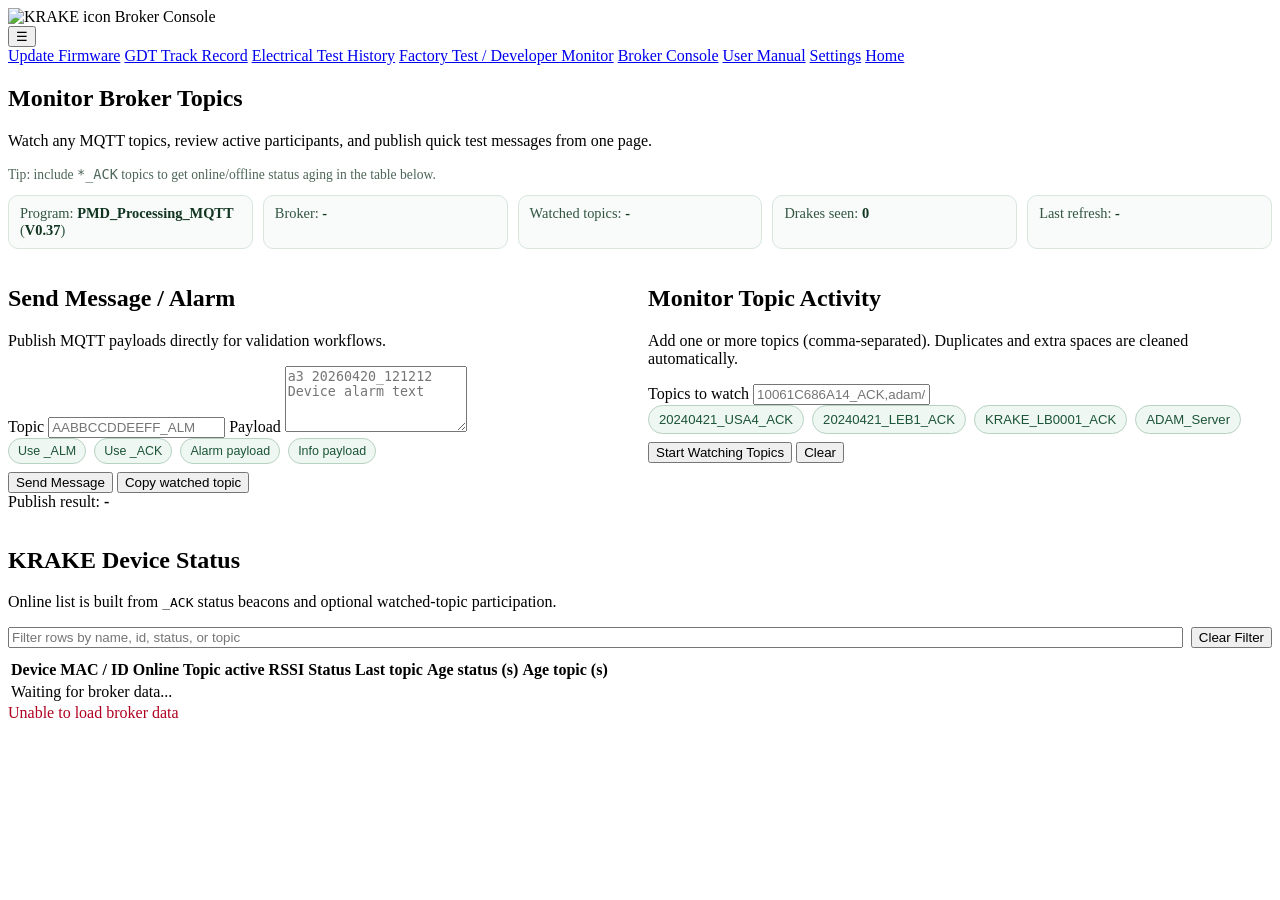
==== Firmware/GPAD_API/data/broker_console.html @ d5f12d0c "Improve broker topic monitoring page UX and cleanup" ====
<!DOCTYPE html>
<html lang="en">
<head>
  <meta charset="UTF-8">
  <title>KRAKE Broker Console</title>
  <meta name="viewport" content="width=device-width, initial-scale=1">
  <link rel="icon" type="image/png" href="/favicon.png">
  <link rel="stylesheet" href="/style.css">
  <style>
    .console-grid { display: grid; gap: 16px; grid-template-columns: 1fr; }
    .status-strip {
      display: grid;
      grid-template-columns: repeat(auto-fit, minmax(180px, 1fr));
      gap: 10px;
      margin-bottom: 16px;
    }
    .chip {
      border: 1px solid #d7e7dc;
      border-radius: 10px;
      background: #f8fbf9;
      padding: 9px 11px;
      font-size: 0.9rem;
      color: #315541;
      word-break: break-word;
    }
    .chip strong { color: #113521; }
    .meta-line { font-size: 0.85rem; color: #4d6658; margin-top: 8px; }
    .quick-topics {
      display: flex;
      gap: 8px;
      flex-wrap: wrap;
      margin-bottom: 8px;
    }
    .topic-btn {
      border: 1px solid #b8d2c2;
      border-radius: 999px;
      background: #eef7f1;
      color: #1c5438;
      padding: 6px 10px;
      font-size: 0.82rem;
      cursor: pointer;
    }
    .topic-btn:hover { background: #def0e4; }
    .topic-btn.small { font-size: 0.78rem; padding: 5px 9px; }
    .status-table td code { font-size: 0.78rem; }
    .row-online { background: #f4fcf6; }
    .row-offline { background: #fff8f8; }
    .pill {
      display: inline-flex;
      border-radius: 999px;
      padding: 2px 8px;
      font-size: 0.74rem;
      font-weight: 700;
      letter-spacing: 0.03em;
    }
    .pill.ok { background: #d6f0df; color: #125a32; }
    .pill.bad { background: #f8d8df; color: #7b1a32; }
    .watch-tools {
      display: grid;
      gap: 8px;
      grid-template-columns: 1fr;
      margin-top: 4px;
    }
    .watch-tools .text-input {
      margin-top: 0;
      margin-bottom: 0;
    }
    @media (min-width: 680px) {
      .watch-tools {
        grid-template-columns: 1fr auto;
        align-items: center;
      }
    }
    @media (min-width: 980px) {
      .console-grid { grid-template-columns: 1fr 1fr; }
      .console-grid .card-wide { grid-column: 1 / -1; }
    }
  </style>
</head>
<body>
  <header class="topbar">
    <div class="brand">
      <img src="/favicon.png" alt="KRAKE icon" class="brand-icon">
      <span>Broker Console</span>
    </div>
    <button class="menu-toggle" onclick="toggleMenu()" aria-label="Open menu">☰</button>
  </header>

  <nav id="sideMenu" class="side-menu">
    <a href="/update">Update Firmware</a>
    <a href="/GDT_TrackHistory.html">GDT Track Record</a>
    <a href="/Electrical_testHistory.html">Electrical Test History</a>
    <a href="/monitor">Factory Test / Developer Monitor</a>
    <a href="/broker-console">Broker Console</a>
    <a href="/manual">User Manual</a>
    <a href="/settings">Settings</a>
    <a class="menu-home" href="/index.html">Home</a>
  </nav>

  <main class="container">
    <section class="card" style="margin-bottom: 12px;">
      <h1>Monitor Broker Topics</h1>
      <p class="subtitle">Watch any MQTT topics, review active participants, and publish quick test messages from one page.</p>
      <div class="meta-line">Tip: include <code>*_ACK</code> topics to get online/offline status aging in the table below.</div>
    </section>

    <div class="status-strip">
      <div class="chip">Program: <strong>PMD_Processing_MQTT</strong> (<strong>V0.37</strong>)</div>
      <div class="chip">Broker: <strong id="brokerName">-</strong></div>
      <div class="chip">Watched topics: <strong id="watchTopicCurrent">-</strong></div>
      <div class="chip">Drakes seen: <strong id="drakeCount">0</strong></div>
      <div class="chip">Last refresh: <strong id="lastRefresh">-</strong></div>
    </div>

    <div class="console-grid">
      <section class="card">
        <h1>Send Message / Alarm</h1>
        <p class="subtitle">Publish MQTT payloads directly for validation workflows.</p>

        <label for="publishTopic">Topic</label>
        <input id="publishTopic" class="text-input" placeholder="AABBCCDDEEFF_ALM" />

        <label for="publishPayload">Payload</label>
        <textarea id="publishPayload" class="text-input" rows="4" placeholder="a3 20260420_121212 Device alarm text"></textarea>

        <div class="quick-topics" aria-label="quick publish topic templates">
          <button class="topic-btn small" onclick="fillPublishTopicSuffix('_ALM')">Use _ALM</button>
          <button class="topic-btn small" onclick="fillPublishTopicSuffix('_ACK')">Use _ACK</button>
          <button class="topic-btn small" onclick="fillAlarmTemplate()">Alarm payload</button>
          <button class="topic-btn small" onclick="fillInfoTemplate()">Info payload</button>
        </div>

        <div class="button-row">
          <button class="action-btn" onclick="publishMessage()">Send Message</button>
          <button class="action-btn secondary" onclick="copyWatchToPublish()">Copy watched topic</button>
        </div>
        <div class="status-row">Publish result: <strong id="publishResult">-</strong></div>
      </section>

      <section class="card">
        <h1>Monitor Topic Activity</h1>
        <p class="subtitle">Add one or more topics (comma-separated). Duplicates and extra spaces are cleaned automatically.</p>

        <label for="watchTopic">Topics to watch</label>
        <input id="watchTopic" class="text-input" placeholder="10061C686A14_ACK,adam/out/LEBANON-5" />

        <div class="quick-topics">
          <button class="topic-btn" onclick="appendWatchTopic('10061C686A14_ACK')">20240421_USA4_ACK</button>
          <button class="topic-btn" onclick="appendWatchTopic('CCDBA730098C_ACK')">20240421_LEB1_ACK</button>
          <button class="topic-btn" onclick="appendWatchTopic('F024F9F1B874_ACK')">KRAKE_LB0001_ACK</button>
          <button class="topic-btn" onclick="appendWatchTopic('adam/out/LEBANON-5')">ADAM_Server</button>
        </div>

        <div class="button-row">
          <button class="action-btn" onclick="saveWatchTopic()">Start Watching Topics</button>
          <button class="action-btn secondary" onclick="clearWatchTopic()">Clear</button>
        </div>
      </section>

      <section class="card card-wide">
        <h1>KRAKE Device Status</h1>
        <p class="subtitle">Online list is built from <code>_ACK</code> status beacons and optional watched-topic participation.</p>

        <div class="watch-tools">
          <input id="tableFilter" class="text-input" placeholder="Filter rows by name, id, status, or topic" oninput="applyTableFilter()" />
          <button class="action-btn secondary" onclick="clearFilter()">Clear Filter</button>
        </div>

        <div style="overflow-x:auto; margin-top: 10px;">
          <table class="status-table">
            <thead>
              <tr>
                <th>Device</th>
                <th>MAC / ID</th>
                <th>Online</th>
                <th>Topic active</th>
                <th>RSSI</th>
                <th>Status</th>
                <th>Last topic</th>
                <th>Age status (s)</th>
                <th>Age topic (s)</th>
              </tr>
            </thead>
            <tbody id="drakeTableBody">
              <tr><td colspan="9">Waiting for broker data...</td></tr>
            </tbody>
          </table>
        </div>
      </section>
    </div>
  </main>

  <footer class="footer">
    <div id="message" class="note"></div>
  </footer>

  <script>
    const macToName = {
      '10061C686A14': '20240421_USA4',
      'CCDBA730098C': '20240421_LEB1',
      'F024F9F1B874': 'KRAKE_LB0001',
      '3C61053EE100': 'PPG_Lee',
      'A0B765F51E28': 'MockingKrake_LEB'
    };

    function toggleMenu() {
      document.getElementById('sideMenu').classList.toggle('open');
    }

    function showMessage(msg, isError = false) {
      const node = document.getElementById('message');
      node.textContent = msg;
      node.style.color = isError ? '#b00020' : '#146620';
    }

    function utcStampCompact() {
      const d = new Date();
      const pad = (n) => String(n).padStart(2, '0');
      return [
        d.getUTCFullYear(),
        pad(d.getUTCMonth() + 1),
        pad(d.getUTCDate())
      ].join('') + '_' + [pad(d.getUTCHours()), pad(d.getUTCMinutes()), pad(d.getUTCSeconds())].join('');
    }

    function sanitizeTopicList(raw) {
      if (!raw) return '';
      const unique = [];
      raw.split(',').map(v => v.trim()).filter(Boolean).forEach(topic => {
        if (!unique.includes(topic)) unique.push(topic);
      });
      return unique.join(',');
    }

    async function postForm(url, bodyObj) {
      const body = new URLSearchParams(bodyObj);
      const res = await fetch(url, {
        method: 'POST',
        headers: { 'Content-Type': 'application/x-www-form-urlencoded' },
        body
      });
      const text = await res.text();
      if (!res.ok) throw new Error(text || 'Request failed');
      return text;
    }

    function fillPublishTopicSuffix(suffix) {
      const input = document.getElementById('publishTopic');
      const v = (input.value || '').trim();
      if (!v) {
        input.value = '10061C686A14' + suffix;
        return;
      }
      input.value = v.replace(/(_ACK|_ALM)$/i, '') + suffix;
    }

    function fillAlarmTemplate() {
      document.getElementById('publishPayload').value = 'a3 ' + utcStampCompact() + ' BrokerConsole test alarm';
    }

    function fillInfoTemplate() {
      document.getElementById('publishPayload').value = 'i1 ' + utcStampCompact() + ' BrokerConsole status ping';
    }

    function copyWatchToPublish() {
      const watch = sanitizeTopicList(document.getElementById('watchTopic').value);
      if (!watch) return;
      document.getElementById('publishTopic').value = watch.split(',')[0];
    }

    async function publishMessage() {
      try {
        const topic = document.getElementById('publishTopic').value.trim();
        const payload = document.getElementById('publishPayload').value;
        if (!topic) throw new Error('Topic is required');
        const result = await postForm('/broker-console/publish', { topic, payload });
        document.getElementById('publishResult').textContent = result;
        showMessage('Message published to ' + topic + '.');
      } catch (e) {
        document.getElementById('publishResult').textContent = 'failed';
        showMessage('Publish failed: ' + e.message, true);
      }
    }

    function appendWatchTopic(topic) {
      const input = document.getElementById('watchTopic');
      const merged = sanitizeTopicList((input.value ? input.value + ',' : '') + topic);
      input.value = merged;
      saveWatchTopic();
    }

    async function clearWatchTopic() {
      document.getElementById('watchTopic').value = '';
      await saveWatchTopic();
    }

    async function saveWatchTopic() {
      try {
        const topic = sanitizeTopicList(document.getElementById('watchTopic').value);
        document.getElementById('watchTopic').value = topic;
        await postForm('/broker-console/topic', { topics: topic });
        document.getElementById('watchTopicCurrent').textContent = topic || '-';
        showMessage(topic ? ('Watch topics updated: ' + topic) : 'Watch topics cleared.');
      } catch (e) {
        showMessage('Failed to update watch topics: ' + e.message, true);
      }
    }

    function displayName(id) {
      if (!id) return '-';
      const short = id.substring(0, 12);
      return macToName[short] || short;
    }

    function renderDrakes(drakes) {
      const body = document.getElementById('drakeTableBody');
      document.getElementById('drakeCount').textContent = String((drakes || []).length);
      if (!drakes || drakes.length === 0) {
        body.innerHTML = '<tr><td colspan="9">No drakes observed yet.</td></tr>';
        return;
      }

      body.innerHTML = drakes.map(d => {
        const onlineClass = d.online ? 'ok' : 'bad';
        const topicClass = d.topicParticipant ? 'ok' : 'bad';
        const rowClass = d.online ? 'row-online' : 'row-offline';
        return `
          <tr class="${rowClass}">
            <td>${displayName(d.id)}</td>
            <td><code>${d.id || '-'}</code></td>
            <td><span class="pill ${onlineClass}">${d.online ? 'ONLINE' : 'OFFLINE'}</span></td>
            <td><span class="pill ${topicClass}">${d.topicParticipant ? 'ACTIVE' : 'IDLE'}</span></td>
            <td>${d.rssi ?? '-'}</td>
            <td>${d.status || '-'}</td>
            <td><code>${d.lastTopic || '-'}</code></td>
            <td>${d.secondsSinceStatus ?? '-'}</td>
            <td>${d.secondsSinceTopic ?? '-'}</td>
          </tr>
        `;
      }).join('');

      applyTableFilter();
    }

    function applyTableFilter() {
      const q = document.getElementById('tableFilter').value.trim().toLowerCase();
      const rows = document.querySelectorAll('#drakeTableBody tr');
      rows.forEach(row => {
        const text = row.textContent.toLowerCase();
        row.style.display = (!q || text.includes(q)) ? '' : 'none';
      });
    }

    function clearFilter() {
      document.getElementById('tableFilter').value = '';
      applyTableFilter();
    }

    async function refreshData() {
      try {
        const res = await fetch('/broker-console/data');
        if (!res.ok) throw new Error('Unable to load broker data');
        const data = await res.json();
        const watchedTopics = sanitizeTopicList(data.watchedTopics || data.watchedTopic || '');
        document.getElementById('brokerName').textContent = data.broker || '-';
        document.getElementById('watchTopicCurrent').textContent = watchedTopics || '-';
        document.getElementById('lastRefresh').textContent = new Date().toLocaleTimeString();
        if (!document.getElementById('watchTopic').value && watchedTopics) {
          document.getElementById('watchTopic').value = watchedTopics;
        }
        renderDrakes(data.drakes || []);
      } catch (e) {
        showMessage(e.message, true);
      }
    }

    refreshData();
    setInterval(refreshData, 2000);
  </script>
</body>
</html>
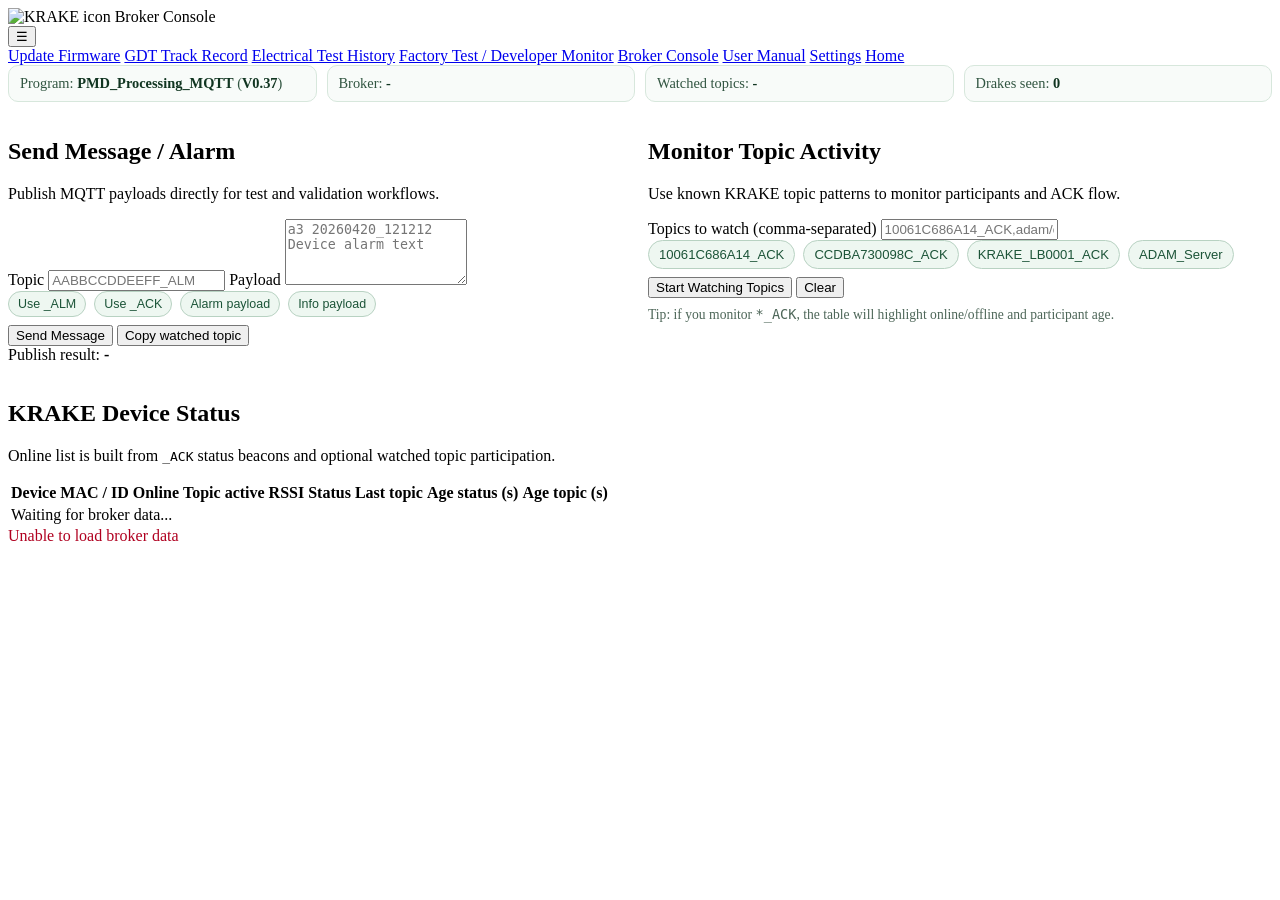
==== commit 76177c7e: "Clean broker console UI and harden watched-topic handling" ====
--- a/Firmware/GPAD_API/data/broker_console.html
+++ b/Firmware/GPAD_API/data/broker_console.html
@@ -21,7 +21,6 @@
       padding: 9px 11px;
       font-size: 0.9rem;
       color: #315541;
-      word-break: break-word;
     }
     .chip strong { color: #113521; }
     .meta-line { font-size: 0.85rem; color: #4d6658; margin-top: 8px; }
@@ -55,22 +54,6 @@
     }
     .pill.ok { background: #d6f0df; color: #125a32; }
     .pill.bad { background: #f8d8df; color: #7b1a32; }
-    .watch-tools {
-      display: grid;
-      gap: 8px;
-      grid-template-columns: 1fr;
-      margin-top: 4px;
-    }
-    .watch-tools .text-input {
-      margin-top: 0;
-      margin-bottom: 0;
-    }
-    @media (min-width: 680px) {
-      .watch-tools {
-        grid-template-columns: 1fr auto;
-        align-items: center;
-      }
-    }
     @media (min-width: 980px) {
       .console-grid { grid-template-columns: 1fr 1fr; }
       .console-grid .card-wide { grid-column: 1 / -1; }
@@ -98,24 +81,17 @@
   </nav>
 
   <main class="container">
-    <section class="card" style="margin-bottom: 12px;">
-      <h1>Monitor Broker Topics</h1>
-      <p class="subtitle">Watch any MQTT topics, review active participants, and publish quick test messages from one page.</p>
-      <div class="meta-line">Tip: include <code>*_ACK</code> topics to get online/offline status aging in the table below.</div>
-    </section>
-
     <div class="status-strip">
       <div class="chip">Program: <strong>PMD_Processing_MQTT</strong> (<strong>V0.37</strong>)</div>
       <div class="chip">Broker: <strong id="brokerName">-</strong></div>
       <div class="chip">Watched topics: <strong id="watchTopicCurrent">-</strong></div>
       <div class="chip">Drakes seen: <strong id="drakeCount">0</strong></div>
-      <div class="chip">Last refresh: <strong id="lastRefresh">-</strong></div>
     </div>
 
     <div class="console-grid">
       <section class="card">
         <h1>Send Message / Alarm</h1>
-        <p class="subtitle">Publish MQTT payloads directly for validation workflows.</p>
+        <p class="subtitle">Publish MQTT payloads directly for test and validation workflows.</p>
 
         <label for="publishTopic">Topic</label>
         <input id="publishTopic" class="text-input" placeholder="AABBCCDDEEFF_ALM" />
@@ -139,14 +115,14 @@
 
       <section class="card">
         <h1>Monitor Topic Activity</h1>
-        <p class="subtitle">Add one or more topics (comma-separated). Duplicates and extra spaces are cleaned automatically.</p>
-
-        <label for="watchTopic">Topics to watch</label>
+        <p class="subtitle">Use known KRAKE topic patterns to monitor participants and ACK flow.</p>
+
+        <label for="watchTopic">Topics to watch (comma-separated)</label>
         <input id="watchTopic" class="text-input" placeholder="10061C686A14_ACK,adam/out/LEBANON-5" />
 
         <div class="quick-topics">
-          <button class="topic-btn" onclick="appendWatchTopic('10061C686A14_ACK')">20240421_USA4_ACK</button>
-          <button class="topic-btn" onclick="appendWatchTopic('CCDBA730098C_ACK')">20240421_LEB1_ACK</button>
+          <button class="topic-btn" onclick="appendWatchTopic('10061C686A14_ACK')">10061C686A14_ACK</button>
+          <button class="topic-btn" onclick="appendWatchTopic('CCDBA730098C_ACK')">CCDBA730098C_ACK</button>
           <button class="topic-btn" onclick="appendWatchTopic('F024F9F1B874_ACK')">KRAKE_LB0001_ACK</button>
           <button class="topic-btn" onclick="appendWatchTopic('adam/out/LEBANON-5')">ADAM_Server</button>
         </div>
@@ -155,18 +131,14 @@
           <button class="action-btn" onclick="saveWatchTopic()">Start Watching Topics</button>
           <button class="action-btn secondary" onclick="clearWatchTopic()">Clear</button>
         </div>
+        <div class="meta-line">Tip: if you monitor <code>*_ACK</code>, the table will highlight online/offline and participant age.</div>
       </section>
 
       <section class="card card-wide">
         <h1>KRAKE Device Status</h1>
-        <p class="subtitle">Online list is built from <code>_ACK</code> status beacons and optional watched-topic participation.</p>
-
-        <div class="watch-tools">
-          <input id="tableFilter" class="text-input" placeholder="Filter rows by name, id, status, or topic" oninput="applyTableFilter()" />
-          <button class="action-btn secondary" onclick="clearFilter()">Clear Filter</button>
-        </div>
-
-        <div style="overflow-x:auto; margin-top: 10px;">
+        <p class="subtitle">Online list is built from <code>_ACK</code> status beacons and optional watched topic participation.</p>
+
+        <div style="overflow-x:auto;">
           <table class="status-table">
             <thead>
               <tr>
@@ -213,25 +185,6 @@
       node.style.color = isError ? '#b00020' : '#146620';
     }
 
-    function utcStampCompact() {
-      const d = new Date();
-      const pad = (n) => String(n).padStart(2, '0');
-      return [
-        d.getUTCFullYear(),
-        pad(d.getUTCMonth() + 1),
-        pad(d.getUTCDate())
-      ].join('') + '_' + [pad(d.getUTCHours()), pad(d.getUTCMinutes()), pad(d.getUTCSeconds())].join('');
-    }
-
-    function sanitizeTopicList(raw) {
-      if (!raw) return '';
-      const unique = [];
-      raw.split(',').map(v => v.trim()).filter(Boolean).forEach(topic => {
-        if (!unique.includes(topic)) unique.push(topic);
-      });
-      return unique.join(',');
-    }
-
     async function postForm(url, bodyObj) {
       const body = new URLSearchParams(bodyObj);
       const res = await fetch(url, {
@@ -255,17 +208,29 @@
     }
 
     function fillAlarmTemplate() {
-      document.getElementById('publishPayload').value = 'a3 ' + utcStampCompact() + ' BrokerConsole test alarm';
+      document.getElementById('publishPayload').value = 'a3 ' + nowStamp() + ' BrokerConsole test alarm';
     }
 
     function fillInfoTemplate() {
-      document.getElementById('publishPayload').value = 'i1 ' + utcStampCompact() + ' BrokerConsole status ping';
+      document.getElementById('publishPayload').value = 'i1 ' + nowStamp() + ' BrokerConsole status ping';
+    }
+
+    function nowStamp() {
+      const d = new Date();
+      const pad = (n) => String(n).padStart(2, '0');
+      return (
+        d.getFullYear() +
+        pad(d.getMonth() + 1) +
+        pad(d.getDate()) + '_' +
+        pad(d.getHours()) +
+        pad(d.getMinutes()) +
+        pad(d.getSeconds())
+      );
     }
 
     function copyWatchToPublish() {
-      const watch = sanitizeTopicList(document.getElementById('watchTopic').value);
-      if (!watch) return;
-      document.getElementById('publishTopic').value = watch.split(',')[0];
+      const watch = document.getElementById('watchTopic').value.trim();
+      if (watch) document.getElementById('publishTopic').value = watch;
     }
 
     async function publishMessage() {
@@ -284,8 +249,9 @@
 
     function appendWatchTopic(topic) {
       const input = document.getElementById('watchTopic');
-      const merged = sanitizeTopicList((input.value ? input.value + ',' : '') + topic);
-      input.value = merged;
+      const current = input.value.split(',').map(v => v.trim()).filter(Boolean);
+      if (!current.includes(topic)) current.push(topic);
+      input.value = current.join(',');
       saveWatchTopic();
     }
 
@@ -296,8 +262,7 @@
 
     async function saveWatchTopic() {
       try {
-        const topic = sanitizeTopicList(document.getElementById('watchTopic').value);
-        document.getElementById('watchTopic').value = topic;
+        const topic = document.getElementById('watchTopic').value.trim();
         await postForm('/broker-console/topic', { topics: topic });
         document.getElementById('watchTopicCurrent').textContent = topic || '-';
         showMessage(topic ? ('Watch topics updated: ' + topic) : 'Watch topics cleared.');
@@ -338,22 +303,6 @@
           </tr>
         `;
       }).join('');
-
-      applyTableFilter();
-    }
-
-    function applyTableFilter() {
-      const q = document.getElementById('tableFilter').value.trim().toLowerCase();
-      const rows = document.querySelectorAll('#drakeTableBody tr');
-      rows.forEach(row => {
-        const text = row.textContent.toLowerCase();
-        row.style.display = (!q || text.includes(q)) ? '' : 'none';
-      });
-    }
-
-    function clearFilter() {
-      document.getElementById('tableFilter').value = '';
-      applyTableFilter();
     }
 
     async function refreshData() {
@@ -361,10 +310,9 @@
         const res = await fetch('/broker-console/data');
         if (!res.ok) throw new Error('Unable to load broker data');
         const data = await res.json();
-        const watchedTopics = sanitizeTopicList(data.watchedTopics || data.watchedTopic || '');
+        const watchedTopics = data.watchedTopics || data.watchedTopic || '';
         document.getElementById('brokerName').textContent = data.broker || '-';
         document.getElementById('watchTopicCurrent').textContent = watchedTopics || '-';
-        document.getElementById('lastRefresh').textContent = new Date().toLocaleTimeString();
         if (!document.getElementById('watchTopic').value && watchedTopics) {
           document.getElementById('watchTopic').value = watchedTopics;
         }
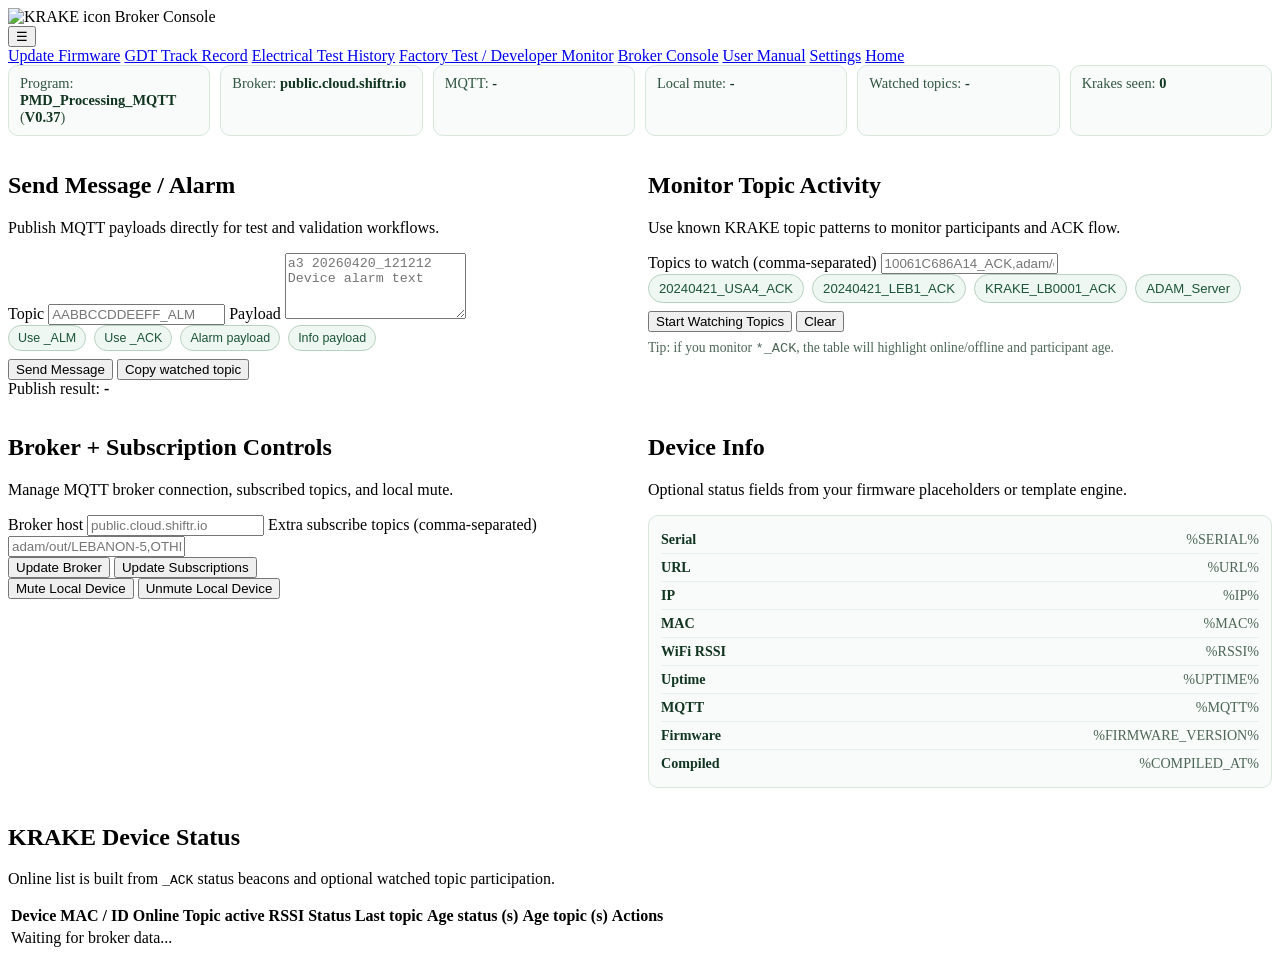
==== commit 608407f7: "Improve Krake MQTT broker console controls and telemetry" ====
--- a/Firmware/GPAD_API/data/broker_console.html
+++ b/Firmware/GPAD_API/data/broker_console.html
@@ -7,13 +7,19 @@
   <link rel="icon" type="image/png" href="/favicon.png">
   <link rel="stylesheet" href="/style.css">
   <style>
-    .console-grid { display: grid; gap: 16px; grid-template-columns: 1fr; }
+    .console-grid {
+      display: grid;
+      gap: 16px;
+      grid-template-columns: 1fr;
+    }
+
     .status-strip {
       display: grid;
       grid-template-columns: repeat(auto-fit, minmax(180px, 1fr));
       gap: 10px;
       margin-bottom: 16px;
     }
+
     .chip {
       border: 1px solid #d7e7dc;
       border-radius: 10px;
@@ -22,14 +28,24 @@
       font-size: 0.9rem;
       color: #315541;
     }
-    .chip strong { color: #113521; }
-    .meta-line { font-size: 0.85rem; color: #4d6658; margin-top: 8px; }
+
+    .chip strong {
+      color: #113521;
+    }
+
+    .meta-line {
+      font-size: 0.85rem;
+      color: #4d6658;
+      margin-top: 8px;
+    }
+
     .quick-topics {
       display: flex;
       gap: 8px;
       flex-wrap: wrap;
       margin-bottom: 8px;
     }
+
     .topic-btn {
       border: 1px solid #b8d2c2;
       border-radius: 999px;
@@ -39,11 +55,28 @@
       font-size: 0.82rem;
       cursor: pointer;
     }
-    .topic-btn:hover { background: #def0e4; }
-    .topic-btn.small { font-size: 0.78rem; padding: 5px 9px; }
-    .status-table td code { font-size: 0.78rem; }
-    .row-online { background: #f4fcf6; }
-    .row-offline { background: #fff8f8; }
+
+    .topic-btn:hover {
+      background: #def0e4;
+    }
+
+    .topic-btn.small {
+      font-size: 0.78rem;
+      padding: 5px 9px;
+    }
+
+    .status-table td code {
+      font-size: 0.78rem;
+    }
+
+    .row-online {
+      background: #f4fcf6;
+    }
+
+    .row-offline {
+      background: #fff8f8;
+    }
+
     .pill {
       display: inline-flex;
       border-radius: 999px;
@@ -52,11 +85,58 @@
       font-weight: 700;
       letter-spacing: 0.03em;
     }
-    .pill.ok { background: #d6f0df; color: #125a32; }
-    .pill.bad { background: #f8d8df; color: #7b1a32; }
+
+    .pill.ok {
+      background: #d6f0df;
+      color: #125a32;
+    }
+
+    .pill.bad {
+      background: #f8d8df;
+      color: #7b1a32;
+    }
+
+    .info-block {
+      border: 1px solid #d7e7dc;
+      border-radius: 10px;
+      background: #f8fbf9;
+      padding: 10px 12px;
+    }
+
+    .info-row {
+      display: flex;
+      justify-content: space-between;
+      gap: 12px;
+      padding: 5px 0;
+      font-size: 0.88rem;
+      color: #315541;
+      border-bottom: 1px solid #e6f1eb;
+    }
+
+    .info-row:last-child {
+      border-bottom: none;
+    }
+
+    .label {
+      font-weight: 600;
+      color: #113521;
+      white-space: nowrap;
+    }
+
+    .value {
+      color: #4d6658;
+      text-align: right;
+      word-break: break-all;
+    }
+
     @media (min-width: 980px) {
-      .console-grid { grid-template-columns: 1fr 1fr; }
-      .console-grid .card-wide { grid-column: 1 / -1; }
+      .console-grid {
+        grid-template-columns: 1fr 1fr;
+      }
+
+      .console-grid .card-wide {
+        grid-column: 1 / -1;
+      }
     }
   </style>
 </head>
@@ -66,7 +146,7 @@
       <img src="/favicon.png" alt="KRAKE icon" class="brand-icon">
       <span>Broker Console</span>
     </div>
-    <button class="menu-toggle" onclick="toggleMenu()" aria-label="Open menu">☰</button>
+    <button id="menuToggle" class="menu-toggle" aria-label="Open menu">☰</button>
   </header>
 
   <nav id="sideMenu" class="side-menu">
@@ -83,9 +163,11 @@
   <main class="container">
     <div class="status-strip">
       <div class="chip">Program: <strong>PMD_Processing_MQTT</strong> (<strong>V0.37</strong>)</div>
-      <div class="chip">Broker: <strong id="brokerName">-</strong></div>
+      <div class="chip">Broker: <strong id="brokerName">public.cloud.shiftr.io</strong></div>
+      <div class="chip">MQTT: <strong id="mqttState">-</strong></div>
+      <div class="chip">Local mute: <strong id="muteState">-</strong></div>
       <div class="chip">Watched topics: <strong id="watchTopicCurrent">-</strong></div>
-      <div class="chip">Drakes seen: <strong id="drakeCount">0</strong></div>
+      <div class="chip">Krakes seen: <strong id="krakeCount">0</strong></div>
     </div>
 
     <div class="console-grid">
@@ -100,15 +182,15 @@
         <textarea id="publishPayload" class="text-input" rows="4" placeholder="a3 20260420_121212 Device alarm text"></textarea>
 
         <div class="quick-topics" aria-label="quick publish topic templates">
-          <button class="topic-btn small" onclick="fillPublishTopicSuffix('_ALM')">Use _ALM</button>
-          <button class="topic-btn small" onclick="fillPublishTopicSuffix('_ACK')">Use _ACK</button>
-          <button class="topic-btn small" onclick="fillAlarmTemplate()">Alarm payload</button>
-          <button class="topic-btn small" onclick="fillInfoTemplate()">Info payload</button>
-        </div>
-
-        <div class="button-row">
-          <button class="action-btn" onclick="publishMessage()">Send Message</button>
-          <button class="action-btn secondary" onclick="copyWatchToPublish()">Copy watched topic</button>
+          <button id="btnUseAlm" class="topic-btn small" type="button">Use _ALM</button>
+          <button id="btnUseAck" class="topic-btn small" type="button">Use _ACK</button>
+          <button id="btnAlarmTemplate" class="topic-btn small" type="button">Alarm payload</button>
+          <button id="btnInfoTemplate" class="topic-btn small" type="button">Info payload</button>
+        </div>
+
+        <div class="button-row">
+          <button id="btnSendMessage" class="action-btn" type="button">Send Message</button>
+          <button id="btnCopyWatch" class="action-btn secondary" type="button">Copy watched topic</button>
         </div>
         <div class="status-row">Publish result: <strong id="publishResult">-</strong></div>
       </section>
@@ -121,17 +203,54 @@
         <input id="watchTopic" class="text-input" placeholder="10061C686A14_ACK,adam/out/LEBANON-5" />
 
         <div class="quick-topics">
-          <button class="topic-btn" onclick="appendWatchTopic('10061C686A14_ACK')">10061C686A14_ACK</button>
-          <button class="topic-btn" onclick="appendWatchTopic('CCDBA730098C_ACK')">CCDBA730098C_ACK</button>
-          <button class="topic-btn" onclick="appendWatchTopic('F024F9F1B874_ACK')">KRAKE_LB0001_ACK</button>
-          <button class="topic-btn" onclick="appendWatchTopic('adam/out/LEBANON-5')">ADAM_Server</button>
-        </div>
-
-        <div class="button-row">
-          <button class="action-btn" onclick="saveWatchTopic()">Start Watching Topics</button>
-          <button class="action-btn secondary" onclick="clearWatchTopic()">Clear</button>
+          <button class="topic-btn js-watch-topic" type="button" data-topic="10061C686A14_ACK">20240421_USA4_ACK</button>
+          <button class="topic-btn js-watch-topic" type="button" data-topic="CCDBA730098C_ACK">20240421_LEB1_ACK</button>
+          <button class="topic-btn js-watch-topic" type="button" data-topic="F024F9F1B874_ACK">KRAKE_LB0001_ACK</button>
+          <button class="topic-btn js-watch-topic" type="button" data-topic="adam/out/LEBANON-5">ADAM_Server</button>
+        </div>
+
+        <div class="button-row">
+          <button id="btnStartWatching" class="action-btn" type="button">Start Watching Topics</button>
+          <button id="btnClearWatch" class="action-btn secondary" type="button">Clear</button>
         </div>
         <div class="meta-line">Tip: if you monitor <code>*_ACK</code>, the table will highlight online/offline and participant age.</div>
+      </section>
+
+      <section class="card">
+        <h1>Broker + Subscription Controls</h1>
+        <p class="subtitle">Manage MQTT broker connection, subscribed topics, and local mute.</p>
+
+        <label for="brokerInput">Broker host</label>
+        <input id="brokerInput" class="text-input" placeholder="public.cloud.shiftr.io" />
+
+        <label for="subTopicsInput">Extra subscribe topics (comma-separated)</label>
+        <input id="subTopicsInput" class="text-input" placeholder="adam/out/LEBANON-5,OTHER_TOPIC" />
+
+        <div class="button-row">
+          <button id="btnSetBroker" class="action-btn" type="button">Update Broker</button>
+          <button id="btnSetSubs" class="action-btn secondary" type="button">Update Subscriptions</button>
+        </div>
+        <div class="button-row">
+          <button id="btnMuteLocal" class="action-btn secondary" type="button">Mute Local Device</button>
+          <button id="btnUnmuteLocal" class="action-btn secondary" type="button">Unmute Local Device</button>
+        </div>
+      </section>
+
+      <section class="card">
+        <h1>Device Info</h1>
+        <p class="subtitle">Optional status fields from your firmware placeholders or template engine.</p>
+
+        <div class="info-block">
+          <div class="info-row"><span class="label">Serial</span><span class="value">%SERIAL%</span></div>
+          <div class="info-row"><span class="label">URL</span><span class="value">%URL%</span></div>
+          <div class="info-row"><span class="label">IP</span><span class="value">%IP%</span></div>
+          <div class="info-row"><span class="label">MAC</span><span class="value">%MAC%</span></div>
+          <div class="info-row"><span class="label">WiFi RSSI</span><span class="value">%RSSI%</span></div>
+          <div class="info-row"><span class="label">Uptime</span><span class="value">%UPTIME%</span></div>
+          <div class="info-row"><span class="label">MQTT</span><span class="value">%MQTT%</span></div>
+          <div class="info-row"><span class="label">Firmware</span><span class="value">%FIRMWARE_VERSION%</span></div>
+          <div class="info-row"><span class="label">Compiled</span><span class="value">%COMPILED_AT%</span></div>
+        </div>
       </section>
 
       <section class="card card-wide">
@@ -151,10 +270,11 @@
                 <th>Last topic</th>
                 <th>Age status (s)</th>
                 <th>Age topic (s)</th>
+                <th>Actions</th>
               </tr>
             </thead>
-            <tbody id="drakeTableBody">
-              <tr><td colspan="9">Waiting for broker data...</td></tr>
+            <tbody id="krakeTableBody">
+              <tr><td colspan="10">Waiting for broker data...</td></tr>
             </tbody>
           </table>
         </div>
@@ -166,164 +286,6 @@
     <div id="message" class="note"></div>
   </footer>
 
-  <script>
-    const macToName = {
-      '10061C686A14': '20240421_USA4',
-      'CCDBA730098C': '20240421_LEB1',
-      'F024F9F1B874': 'KRAKE_LB0001',
-      '3C61053EE100': 'PPG_Lee',
-      'A0B765F51E28': 'MockingKrake_LEB'
-    };
-
-    function toggleMenu() {
-      document.getElementById('sideMenu').classList.toggle('open');
-    }
-
-    function showMessage(msg, isError = false) {
-      const node = document.getElementById('message');
-      node.textContent = msg;
-      node.style.color = isError ? '#b00020' : '#146620';
-    }
-
-    async function postForm(url, bodyObj) {
-      const body = new URLSearchParams(bodyObj);
-      const res = await fetch(url, {
-        method: 'POST',
-        headers: { 'Content-Type': 'application/x-www-form-urlencoded' },
-        body
-      });
-      const text = await res.text();
-      if (!res.ok) throw new Error(text || 'Request failed');
-      return text;
-    }
-
-    function fillPublishTopicSuffix(suffix) {
-      const input = document.getElementById('publishTopic');
-      const v = (input.value || '').trim();
-      if (!v) {
-        input.value = '10061C686A14' + suffix;
-        return;
-      }
-      input.value = v.replace(/(_ACK|_ALM)$/i, '') + suffix;
-    }
-
-    function fillAlarmTemplate() {
-      document.getElementById('publishPayload').value = 'a3 ' + nowStamp() + ' BrokerConsole test alarm';
-    }
-
-    function fillInfoTemplate() {
-      document.getElementById('publishPayload').value = 'i1 ' + nowStamp() + ' BrokerConsole status ping';
-    }
-
-    function nowStamp() {
-      const d = new Date();
-      const pad = (n) => String(n).padStart(2, '0');
-      return (
-        d.getFullYear() +
-        pad(d.getMonth() + 1) +
-        pad(d.getDate()) + '_' +
-        pad(d.getHours()) +
-        pad(d.getMinutes()) +
-        pad(d.getSeconds())
-      );
-    }
-
-    function copyWatchToPublish() {
-      const watch = document.getElementById('watchTopic').value.trim();
-      if (watch) document.getElementById('publishTopic').value = watch;
-    }
-
-    async function publishMessage() {
-      try {
-        const topic = document.getElementById('publishTopic').value.trim();
-        const payload = document.getElementById('publishPayload').value;
-        if (!topic) throw new Error('Topic is required');
-        const result = await postForm('/broker-console/publish', { topic, payload });
-        document.getElementById('publishResult').textContent = result;
-        showMessage('Message published to ' + topic + '.');
-      } catch (e) {
-        document.getElementById('publishResult').textContent = 'failed';
-        showMessage('Publish failed: ' + e.message, true);
-      }
-    }
-
-    function appendWatchTopic(topic) {
-      const input = document.getElementById('watchTopic');
-      const current = input.value.split(',').map(v => v.trim()).filter(Boolean);
-      if (!current.includes(topic)) current.push(topic);
-      input.value = current.join(',');
-      saveWatchTopic();
-    }
-
-    async function clearWatchTopic() {
-      document.getElementById('watchTopic').value = '';
-      await saveWatchTopic();
-    }
-
-    async function saveWatchTopic() {
-      try {
-        const topic = document.getElementById('watchTopic').value.trim();
-        await postForm('/broker-console/topic', { topics: topic });
-        document.getElementById('watchTopicCurrent').textContent = topic || '-';
-        showMessage(topic ? ('Watch topics updated: ' + topic) : 'Watch topics cleared.');
-      } catch (e) {
-        showMessage('Failed to update watch topics: ' + e.message, true);
-      }
-    }
-
-    function displayName(id) {
-      if (!id) return '-';
-      const short = id.substring(0, 12);
-      return macToName[short] || short;
-    }
-
-    function renderDrakes(drakes) {
-      const body = document.getElementById('drakeTableBody');
-      document.getElementById('drakeCount').textContent = String((drakes || []).length);
-      if (!drakes || drakes.length === 0) {
-        body.innerHTML = '<tr><td colspan="9">No drakes observed yet.</td></tr>';
-        return;
-      }
-
-      body.innerHTML = drakes.map(d => {
-        const onlineClass = d.online ? 'ok' : 'bad';
-        const topicClass = d.topicParticipant ? 'ok' : 'bad';
-        const rowClass = d.online ? 'row-online' : 'row-offline';
-        return `
-          <tr class="${rowClass}">
-            <td>${displayName(d.id)}</td>
-            <td><code>${d.id || '-'}</code></td>
-            <td><span class="pill ${onlineClass}">${d.online ? 'ONLINE' : 'OFFLINE'}</span></td>
-            <td><span class="pill ${topicClass}">${d.topicParticipant ? 'ACTIVE' : 'IDLE'}</span></td>
-            <td>${d.rssi ?? '-'}</td>
-            <td>${d.status || '-'}</td>
-            <td><code>${d.lastTopic || '-'}</code></td>
-            <td>${d.secondsSinceStatus ?? '-'}</td>
-            <td>${d.secondsSinceTopic ?? '-'}</td>
-          </tr>
-        `;
-      }).join('');
-    }
-
-    async function refreshData() {
-      try {
-        const res = await fetch('/broker-console/data');
-        if (!res.ok) throw new Error('Unable to load broker data');
-        const data = await res.json();
-        const watchedTopics = data.watchedTopics || data.watchedTopic || '';
-        document.getElementById('brokerName').textContent = data.broker || '-';
-        document.getElementById('watchTopicCurrent').textContent = watchedTopics || '-';
-        if (!document.getElementById('watchTopic').value && watchedTopics) {
-          document.getElementById('watchTopic').value = watchedTopics;
-        }
-        renderDrakes(data.drakes || []);
-      } catch (e) {
-        showMessage(e.message, true);
-      }
-    }
-
-    refreshData();
-    setInterval(refreshData, 2000);
-  </script>
+  <script src="/broker_console.js"></script>
 </body>
 </html>
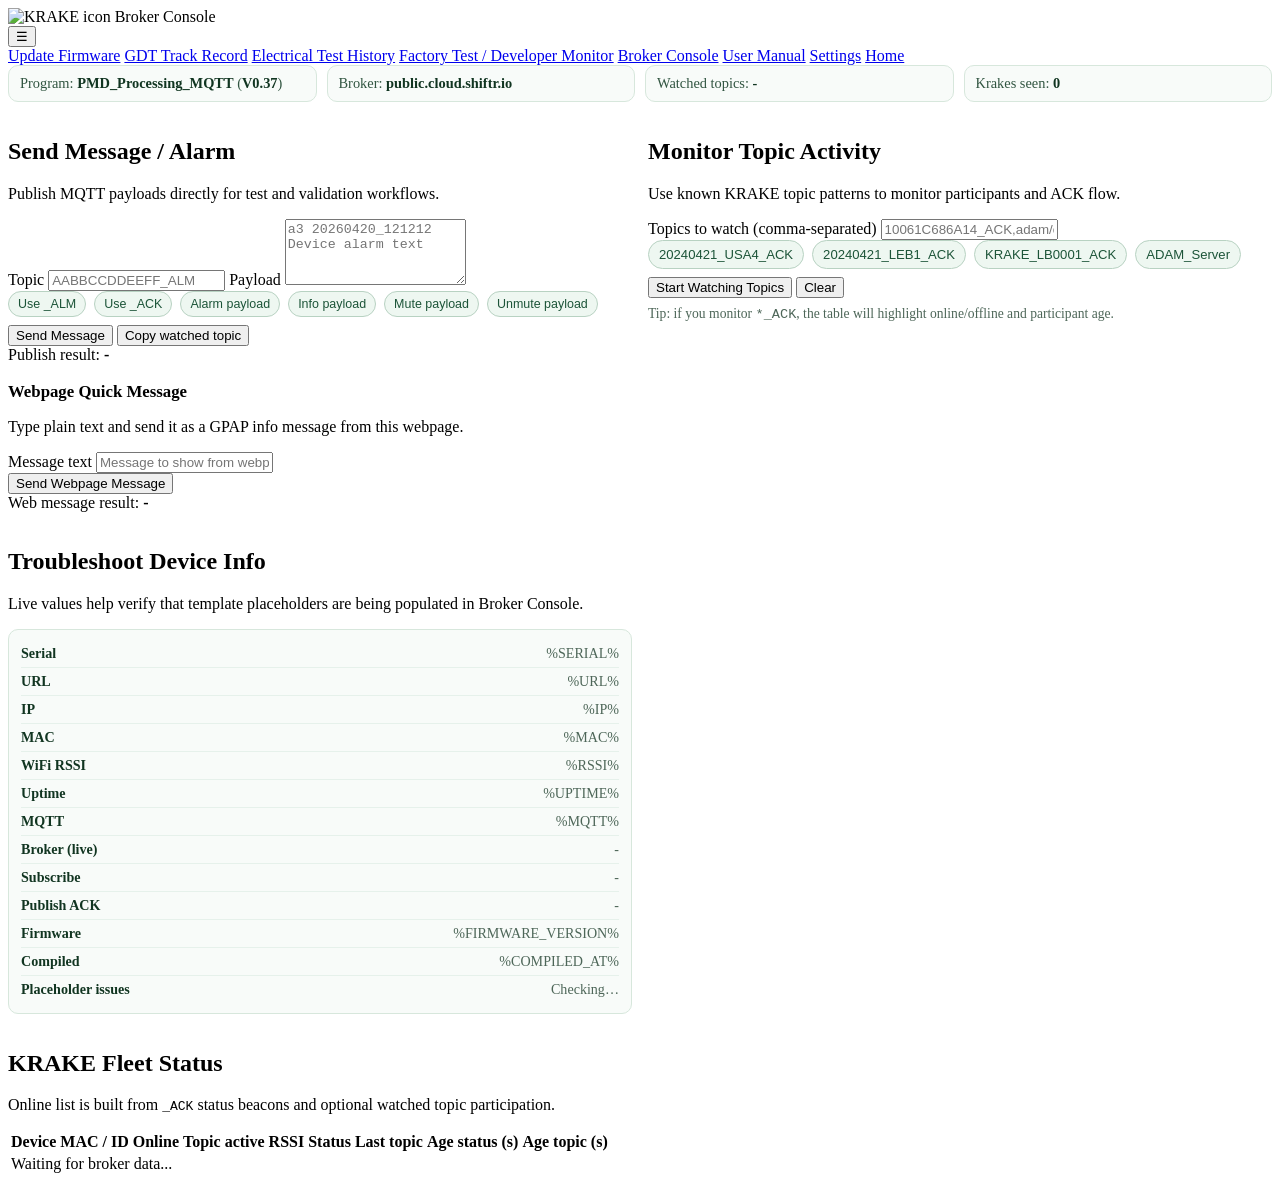
==== commit feb82e00: "Improve broker console device info troubleshooting" ====
--- a/Firmware/GPAD_API/data/broker_console.html
+++ b/Firmware/GPAD_API/data/broker_console.html
@@ -129,6 +129,11 @@
       word-break: break-all;
     }
 
+    .value.warn {
+      color: #7b1a32;
+      font-weight: 700;
+    }
+
     @media (min-width: 980px) {
       .console-grid {
         grid-template-columns: 1fr 1fr;
@@ -164,8 +169,6 @@
     <div class="status-strip">
       <div class="chip">Program: <strong>PMD_Processing_MQTT</strong> (<strong>V0.37</strong>)</div>
       <div class="chip">Broker: <strong id="brokerName">public.cloud.shiftr.io</strong></div>
-      <div class="chip">MQTT: <strong id="mqttState">-</strong></div>
-      <div class="chip">Local mute: <strong id="muteState">-</strong></div>
       <div class="chip">Watched topics: <strong id="watchTopicCurrent">-</strong></div>
       <div class="chip">Krakes seen: <strong id="krakeCount">0</strong></div>
     </div>
@@ -186,6 +189,8 @@
           <button id="btnUseAck" class="topic-btn small" type="button">Use _ACK</button>
           <button id="btnAlarmTemplate" class="topic-btn small" type="button">Alarm payload</button>
           <button id="btnInfoTemplate" class="topic-btn small" type="button">Info payload</button>
+          <button id="btnMuteTemplate" class="topic-btn small" type="button">Mute payload</button>
+          <button id="btnUnmuteTemplate" class="topic-btn small" type="button">Unmute payload</button>
         </div>
 
         <div class="button-row">
@@ -193,6 +198,17 @@
           <button id="btnCopyWatch" class="action-btn secondary" type="button">Copy watched topic</button>
         </div>
         <div class="status-row">Publish result: <strong id="publishResult">-</strong></div>
+
+        <h2 style="margin:18px 0 8px;font-size:1.05rem;">Webpage Quick Message</h2>
+        <p class="subtitle">Type plain text and send it as a GPAP info message from this webpage.</p>
+
+        <label for="webMessageText">Message text</label>
+        <input id="webMessageText" class="text-input" maxlength="160" placeholder="Message to show from webpage" />
+
+        <div class="button-row">
+          <button id="btnSendWebMessage" class="action-btn" type="button">Send Webpage Message</button>
+        </div>
+        <div class="status-row">Web message result: <strong id="webMessageResult">-</strong></div>
       </section>
 
       <section class="card">
@@ -217,44 +233,28 @@
       </section>
 
       <section class="card">
-        <h1>Broker + Subscription Controls</h1>
-        <p class="subtitle">Manage MQTT broker connection, subscribed topics, and local mute.</p>
-
-        <label for="brokerInput">Broker host</label>
-        <input id="brokerInput" class="text-input" placeholder="public.cloud.shiftr.io" />
-
-        <label for="subTopicsInput">Extra subscribe topics (comma-separated)</label>
-        <input id="subTopicsInput" class="text-input" placeholder="adam/out/LEBANON-5,OTHER_TOPIC" />
-
-        <div class="button-row">
-          <button id="btnSetBroker" class="action-btn" type="button">Update Broker</button>
-          <button id="btnSetSubs" class="action-btn secondary" type="button">Update Subscriptions</button>
-        </div>
-        <div class="button-row">
-          <button id="btnMuteLocal" class="action-btn secondary" type="button">Mute Local Device</button>
-          <button id="btnUnmuteLocal" class="action-btn secondary" type="button">Unmute Local Device</button>
-        </div>
-      </section>
-
-      <section class="card">
-        <h1>Device Info</h1>
-        <p class="subtitle">Optional status fields from your firmware placeholders or template engine.</p>
+        <h1>Troubleshoot Device Info</h1>
+        <p class="subtitle">Live values help verify that template placeholders are being populated in Broker Console.</p>
 
         <div class="info-block">
-          <div class="info-row"><span class="label">Serial</span><span class="value">%SERIAL%</span></div>
-          <div class="info-row"><span class="label">URL</span><span class="value">%URL%</span></div>
-          <div class="info-row"><span class="label">IP</span><span class="value">%IP%</span></div>
-          <div class="info-row"><span class="label">MAC</span><span class="value">%MAC%</span></div>
-          <div class="info-row"><span class="label">WiFi RSSI</span><span class="value">%RSSI%</span></div>
-          <div class="info-row"><span class="label">Uptime</span><span class="value">%UPTIME%</span></div>
-          <div class="info-row"><span class="label">MQTT</span><span class="value">%MQTT%</span></div>
-          <div class="info-row"><span class="label">Firmware</span><span class="value">%FIRMWARE_VERSION%</span></div>
-          <div class="info-row"><span class="label">Compiled</span><span class="value">%COMPILED_AT%</span></div>
+          <div class="info-row"><span class="label">Serial</span><span id="deviceSerial" class="value">%SERIAL%</span></div>
+          <div class="info-row"><span class="label">URL</span><span id="deviceUrl" class="value">%URL%</span></div>
+          <div class="info-row"><span class="label">IP</span><span id="deviceIp" class="value">%IP%</span></div>
+          <div class="info-row"><span class="label">MAC</span><span id="deviceMac" class="value">%MAC%</span></div>
+          <div class="info-row"><span class="label">WiFi RSSI</span><span id="deviceRssi" class="value">%RSSI%</span></div>
+          <div class="info-row"><span class="label">Uptime</span><span id="deviceUptime" class="value">%UPTIME%</span></div>
+          <div class="info-row"><span class="label">MQTT</span><span id="mqttState" class="value">%MQTT%</span></div>
+          <div class="info-row"><span class="label">Broker (live)</span><span id="brokerLive" class="value">-</span></div>
+          <div class="info-row"><span class="label">Subscribe</span><span id="subTopicLive" class="value">-</span></div>
+          <div class="info-row"><span class="label">Publish ACK</span><span id="ackTopicLive" class="value">-</span></div>
+          <div class="info-row"><span class="label">Firmware</span><span id="deviceFirmware" class="value">%FIRMWARE_VERSION%</span></div>
+          <div class="info-row"><span class="label">Compiled</span><span id="deviceCompiledAt" class="value">%COMPILED_AT%</span></div>
+          <div class="info-row"><span class="label">Placeholder issues</span><span id="deviceInfoIssues" class="value">Checking…</span></div>
         </div>
       </section>
 
       <section class="card card-wide">
-        <h1>KRAKE Device Status</h1>
+        <h1>KRAKE Fleet Status</h1>
         <p class="subtitle">Online list is built from <code>_ACK</code> status beacons and optional watched topic participation.</p>
 
         <div style="overflow-x:auto;">
@@ -270,11 +270,10 @@
                 <th>Last topic</th>
                 <th>Age status (s)</th>
                 <th>Age topic (s)</th>
-                <th>Actions</th>
               </tr>
             </thead>
             <tbody id="krakeTableBody">
-              <tr><td colspan="10">Waiting for broker data...</td></tr>
+              <tr><td colspan="9">Waiting for broker data...</td></tr>
             </tbody>
           </table>
         </div>
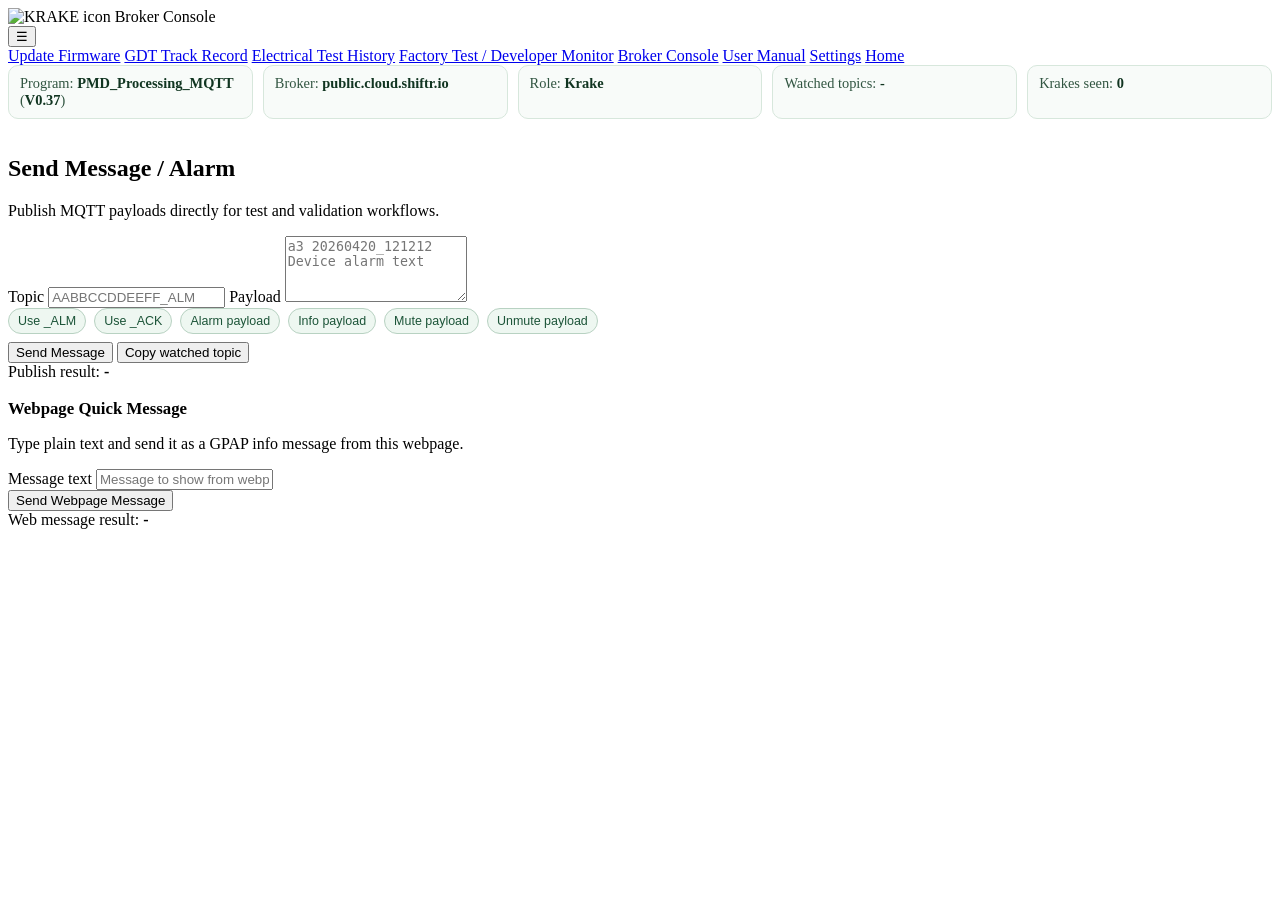
==== commit 7dfc17df: "Enhance broker console with runtime MQTT config and role support" ====
--- a/Firmware/GPAD_API/data/broker_console.html
+++ b/Firmware/GPAD_API/data/broker_console.html
@@ -129,11 +129,6 @@
       word-break: break-all;
     }
 
-    .value.warn {
-      color: #7b1a32;
-      font-weight: 700;
-    }
-
     @media (min-width: 980px) {
       .console-grid {
         grid-template-columns: 1fr 1fr;
@@ -169,6 +164,7 @@
     <div class="status-strip">
       <div class="chip">Program: <strong>PMD_Processing_MQTT</strong> (<strong>V0.37</strong>)</div>
       <div class="chip">Broker: <strong id="brokerName">public.cloud.shiftr.io</strong></div>
+      <div class="chip">Role: <strong id="deviceRole">Krake</strong></div>
       <div class="chip">Watched topics: <strong id="watchTopicCurrent">-</strong></div>
       <div class="chip">Krakes seen: <strong id="krakeCount">0</strong></div>
     </div>
@@ -211,73 +207,6 @@
         <div class="status-row">Web message result: <strong id="webMessageResult">-</strong></div>
       </section>
 
-      <section class="card">
-        <h1>Monitor Topic Activity</h1>
-        <p class="subtitle">Use known KRAKE topic patterns to monitor participants and ACK flow.</p>
-
-        <label for="watchTopic">Topics to watch (comma-separated)</label>
-        <input id="watchTopic" class="text-input" placeholder="10061C686A14_ACK,adam/out/LEBANON-5" />
-
-        <div class="quick-topics">
-          <button class="topic-btn js-watch-topic" type="button" data-topic="10061C686A14_ACK">20240421_USA4_ACK</button>
-          <button class="topic-btn js-watch-topic" type="button" data-topic="CCDBA730098C_ACK">20240421_LEB1_ACK</button>
-          <button class="topic-btn js-watch-topic" type="button" data-topic="F024F9F1B874_ACK">KRAKE_LB0001_ACK</button>
-          <button class="topic-btn js-watch-topic" type="button" data-topic="adam/out/LEBANON-5">ADAM_Server</button>
-        </div>
-
-        <div class="button-row">
-          <button id="btnStartWatching" class="action-btn" type="button">Start Watching Topics</button>
-          <button id="btnClearWatch" class="action-btn secondary" type="button">Clear</button>
-        </div>
-        <div class="meta-line">Tip: if you monitor <code>*_ACK</code>, the table will highlight online/offline and participant age.</div>
-      </section>
-
-      <section class="card">
-        <h1>Troubleshoot Device Info</h1>
-        <p class="subtitle">Live values help verify that template placeholders are being populated in Broker Console.</p>
-
-        <div class="info-block">
-          <div class="info-row"><span class="label">Serial</span><span id="deviceSerial" class="value">%SERIAL%</span></div>
-          <div class="info-row"><span class="label">URL</span><span id="deviceUrl" class="value">%URL%</span></div>
-          <div class="info-row"><span class="label">IP</span><span id="deviceIp" class="value">%IP%</span></div>
-          <div class="info-row"><span class="label">MAC</span><span id="deviceMac" class="value">%MAC%</span></div>
-          <div class="info-row"><span class="label">WiFi RSSI</span><span id="deviceRssi" class="value">%RSSI%</span></div>
-          <div class="info-row"><span class="label">Uptime</span><span id="deviceUptime" class="value">%UPTIME%</span></div>
-          <div class="info-row"><span class="label">MQTT</span><span id="mqttState" class="value">%MQTT%</span></div>
-          <div class="info-row"><span class="label">Broker (live)</span><span id="brokerLive" class="value">-</span></div>
-          <div class="info-row"><span class="label">Subscribe</span><span id="subTopicLive" class="value">-</span></div>
-          <div class="info-row"><span class="label">Publish ACK</span><span id="ackTopicLive" class="value">-</span></div>
-          <div class="info-row"><span class="label">Firmware</span><span id="deviceFirmware" class="value">%FIRMWARE_VERSION%</span></div>
-          <div class="info-row"><span class="label">Compiled</span><span id="deviceCompiledAt" class="value">%COMPILED_AT%</span></div>
-          <div class="info-row"><span class="label">Placeholder issues</span><span id="deviceInfoIssues" class="value">Checking…</span></div>
-        </div>
-      </section>
-
-      <section class="card card-wide">
-        <h1>KRAKE Fleet Status</h1>
-        <p class="subtitle">Online list is built from <code>_ACK</code> status beacons and optional watched topic participation.</p>
-
-        <div style="overflow-x:auto;">
-          <table class="status-table">
-            <thead>
-              <tr>
-                <th>Device</th>
-                <th>MAC / ID</th>
-                <th>Online</th>
-                <th>Topic active</th>
-                <th>RSSI</th>
-                <th>Status</th>
-                <th>Last topic</th>
-                <th>Age status (s)</th>
-                <th>Age topic (s)</th>
-              </tr>
-            </thead>
-            <tbody id="krakeTableBody">
-              <tr><td colspan="9">Waiting for broker data...</td></tr>
-            </tbody>
-          </table>
-        </div>
-      </section>
     </div>
   </main>
 
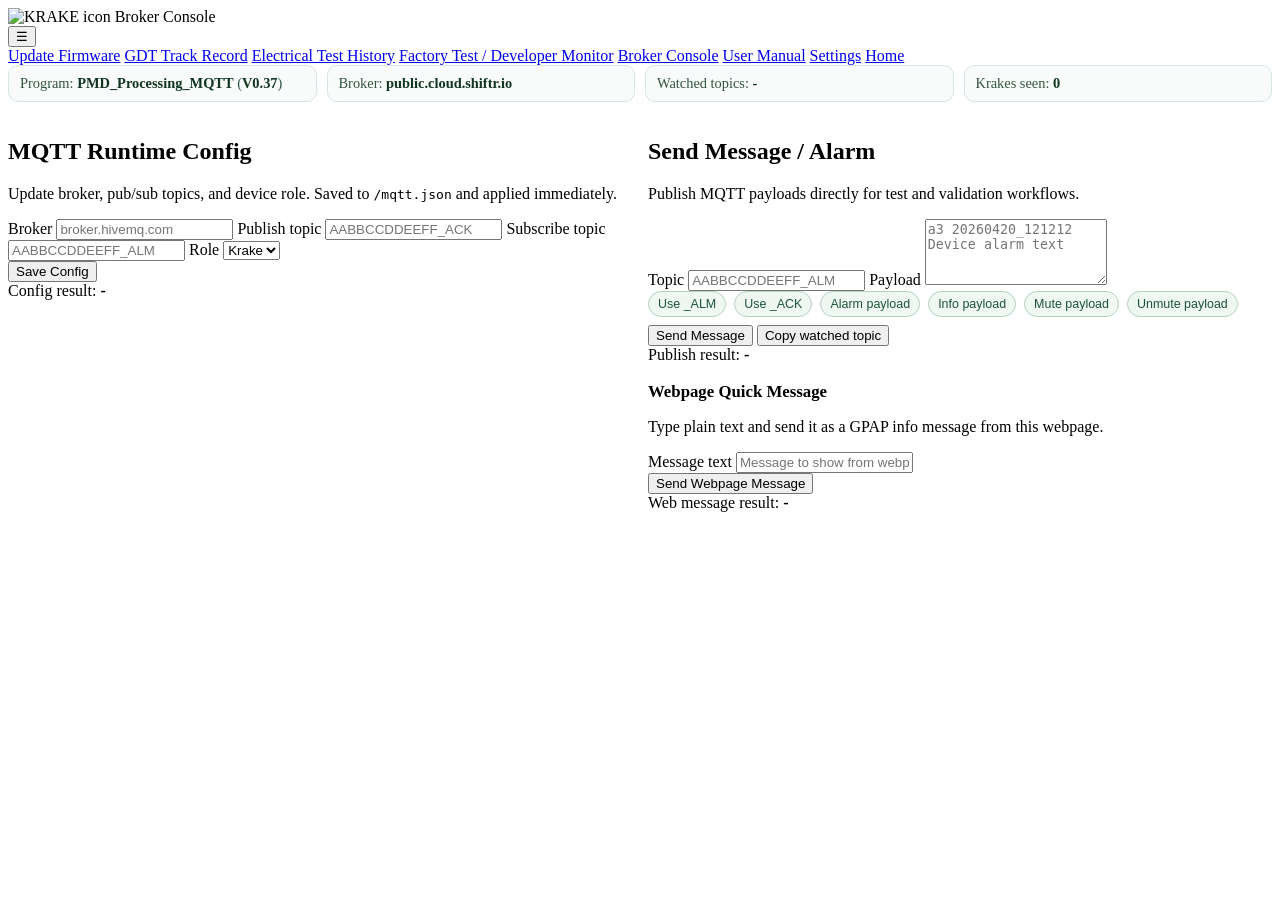
==== commit 7da8a4e0: "Enhance broker console with runtime MQTT config and role support" ====
--- a/Firmware/GPAD_API/data/broker_console.html
+++ b/Firmware/GPAD_API/data/broker_console.html
@@ -164,12 +164,36 @@
     <div class="status-strip">
       <div class="chip">Program: <strong>PMD_Processing_MQTT</strong> (<strong>V0.37</strong>)</div>
       <div class="chip">Broker: <strong id="brokerName">public.cloud.shiftr.io</strong></div>
-      <div class="chip">Role: <strong id="deviceRole">Krake</strong></div>
       <div class="chip">Watched topics: <strong id="watchTopicCurrent">-</strong></div>
       <div class="chip">Krakes seen: <strong id="krakeCount">0</strong></div>
     </div>
 
     <div class="console-grid">
+      <section class="card">
+        <h1>MQTT Runtime Config</h1>
+        <p class="subtitle">Update broker, pub/sub topics, and device role. Saved to <code>/mqtt.json</code> and applied immediately.</p>
+
+        <label for="cfgBroker">Broker</label>
+        <input id="cfgBroker" class="text-input" placeholder="broker.hivemq.com" />
+
+        <label for="cfgPubTopic">Publish topic</label>
+        <input id="cfgPubTopic" class="text-input" placeholder="AABBCCDDEEFF_ACK" />
+
+        <label for="cfgSubTopic">Subscribe topic</label>
+        <input id="cfgSubTopic" class="text-input" placeholder="AABBCCDDEEFF_ALM" />
+
+        <label for="cfgRole">Role</label>
+        <select id="cfgRole" class="text-input">
+          <option value="Krake">Krake</option>
+          <option value="PMD">PMD</option>
+        </select>
+
+        <div class="button-row">
+          <button id="btnSaveConfig" class="action-btn" type="button">Save Config</button>
+        </div>
+        <div class="status-row">Config result: <strong id="configResult">-</strong></div>
+      </section>
+
       <section class="card">
         <h1>Send Message / Alarm</h1>
         <p class="subtitle">Publish MQTT payloads directly for test and validation workflows.</p>
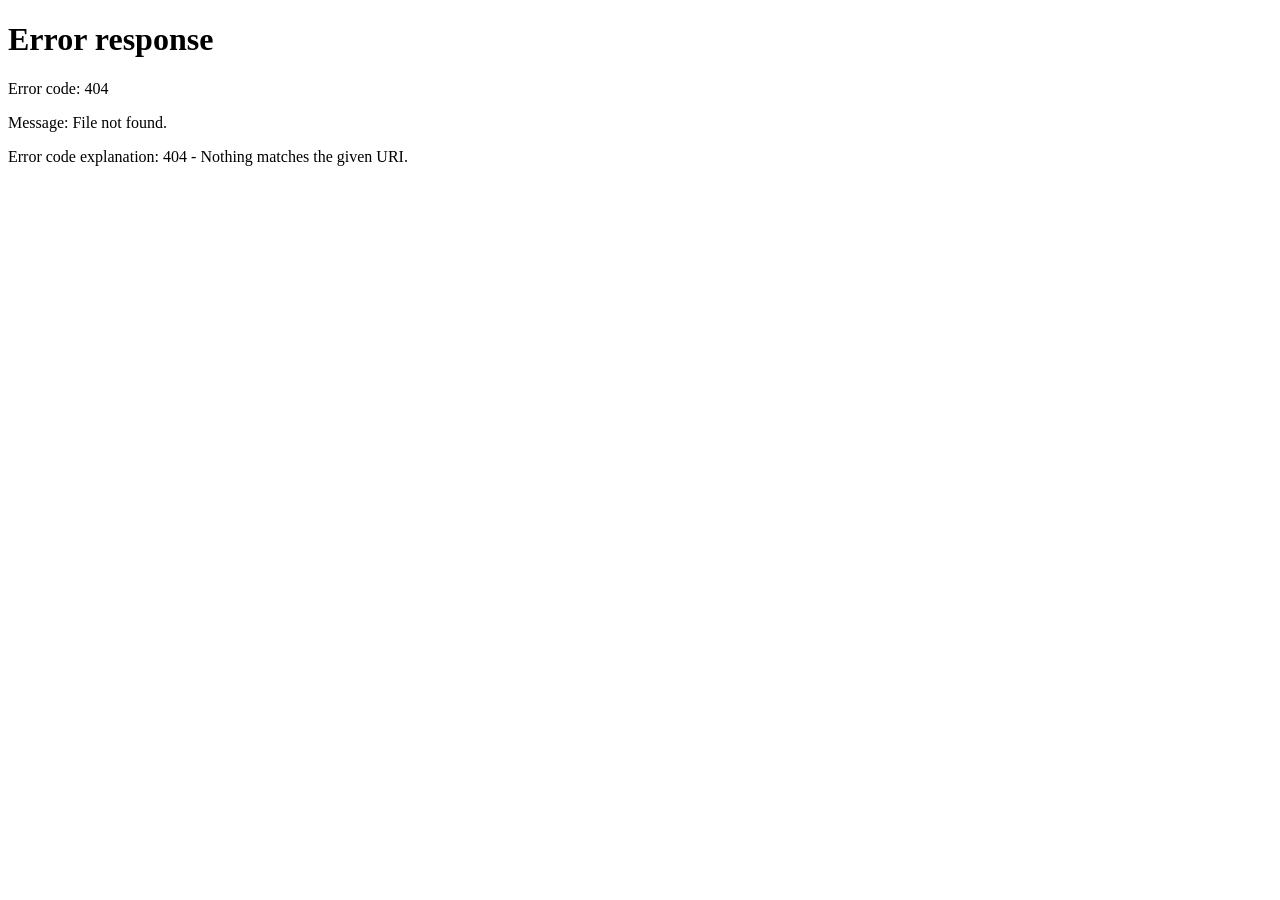
==== commit edafe774: "Unify broker console into PMD UI and support multi-topic publish" ====
--- a/Firmware/GPAD_API/data/broker_console.html
+++ b/Firmware/GPAD_API/data/broker_console.html
@@ -2,242 +2,18 @@
 <html lang="en">
 <head>
   <meta charset="UTF-8">
-  <title>KRAKE Broker Console</title>
+  <title>Broker Console Moved</title>
   <meta name="viewport" content="width=device-width, initial-scale=1">
-  <link rel="icon" type="image/png" href="/favicon.png">
+  <meta http-equiv="refresh" content="0; url=/PMD_GPAD_API">
   <link rel="stylesheet" href="/style.css">
-  <style>
-    .console-grid {
-      display: grid;
-      gap: 16px;
-      grid-template-columns: 1fr;
-    }
-
-    .status-strip {
-      display: grid;
-      grid-template-columns: repeat(auto-fit, minmax(180px, 1fr));
-      gap: 10px;
-      margin-bottom: 16px;
-    }
-
-    .chip {
-      border: 1px solid #d7e7dc;
-      border-radius: 10px;
-      background: #f8fbf9;
-      padding: 9px 11px;
-      font-size: 0.9rem;
-      color: #315541;
-    }
-
-    .chip strong {
-      color: #113521;
-    }
-
-    .meta-line {
-      font-size: 0.85rem;
-      color: #4d6658;
-      margin-top: 8px;
-    }
-
-    .quick-topics {
-      display: flex;
-      gap: 8px;
-      flex-wrap: wrap;
-      margin-bottom: 8px;
-    }
-
-    .topic-btn {
-      border: 1px solid #b8d2c2;
-      border-radius: 999px;
-      background: #eef7f1;
-      color: #1c5438;
-      padding: 6px 10px;
-      font-size: 0.82rem;
-      cursor: pointer;
-    }
-
-    .topic-btn:hover {
-      background: #def0e4;
-    }
-
-    .topic-btn.small {
-      font-size: 0.78rem;
-      padding: 5px 9px;
-    }
-
-    .status-table td code {
-      font-size: 0.78rem;
-    }
-
-    .row-online {
-      background: #f4fcf6;
-    }
-
-    .row-offline {
-      background: #fff8f8;
-    }
-
-    .pill {
-      display: inline-flex;
-      border-radius: 999px;
-      padding: 2px 8px;
-      font-size: 0.74rem;
-      font-weight: 700;
-      letter-spacing: 0.03em;
-    }
-
-    .pill.ok {
-      background: #d6f0df;
-      color: #125a32;
-    }
-
-    .pill.bad {
-      background: #f8d8df;
-      color: #7b1a32;
-    }
-
-    .info-block {
-      border: 1px solid #d7e7dc;
-      border-radius: 10px;
-      background: #f8fbf9;
-      padding: 10px 12px;
-    }
-
-    .info-row {
-      display: flex;
-      justify-content: space-between;
-      gap: 12px;
-      padding: 5px 0;
-      font-size: 0.88rem;
-      color: #315541;
-      border-bottom: 1px solid #e6f1eb;
-    }
-
-    .info-row:last-child {
-      border-bottom: none;
-    }
-
-    .label {
-      font-weight: 600;
-      color: #113521;
-      white-space: nowrap;
-    }
-
-    .value {
-      color: #4d6658;
-      text-align: right;
-      word-break: break-all;
-    }
-
-    @media (min-width: 980px) {
-      .console-grid {
-        grid-template-columns: 1fr 1fr;
-      }
-
-      .console-grid .card-wide {
-        grid-column: 1 / -1;
-      }
-    }
-  </style>
 </head>
 <body>
-  <header class="topbar">
-    <div class="brand">
-      <img src="/favicon.png" alt="KRAKE icon" class="brand-icon">
-      <span>Broker Console</span>
-    </div>
-    <button id="menuToggle" class="menu-toggle" aria-label="Open menu">☰</button>
-  </header>
-
-  <nav id="sideMenu" class="side-menu">
-    <a href="/update">Update Firmware</a>
-    <a href="/GDT_TrackHistory.html">GDT Track Record</a>
-    <a href="/Electrical_testHistory.html">Electrical Test History</a>
-    <a href="/monitor">Factory Test / Developer Monitor</a>
-    <a href="/broker-console">Broker Console</a>
-    <a href="/manual">User Manual</a>
-    <a href="/settings">Settings</a>
-    <a class="menu-home" href="/index.html">Home</a>
-  </nav>
-
   <main class="container">
-    <div class="status-strip">
-      <div class="chip">Program: <strong>PMD_Processing_MQTT</strong> (<strong>V0.37</strong>)</div>
-      <div class="chip">Broker: <strong id="brokerName">public.cloud.shiftr.io</strong></div>
-      <div class="chip">Watched topics: <strong id="watchTopicCurrent">-</strong></div>
-      <div class="chip">Krakes seen: <strong id="krakeCount">0</strong></div>
-    </div>
-
-    <div class="console-grid">
-      <section class="card">
-        <h1>MQTT Runtime Config</h1>
-        <p class="subtitle">Update broker, pub/sub topics, and device role. Saved to <code>/mqtt.json</code> and applied immediately.</p>
-
-        <label for="cfgBroker">Broker</label>
-        <input id="cfgBroker" class="text-input" placeholder="broker.hivemq.com" />
-
-        <label for="cfgPubTopic">Publish topic</label>
-        <input id="cfgPubTopic" class="text-input" placeholder="AABBCCDDEEFF_ACK" />
-
-        <label for="cfgSubTopic">Subscribe topic</label>
-        <input id="cfgSubTopic" class="text-input" placeholder="AABBCCDDEEFF_ALM" />
-
-        <label for="cfgRole">Role</label>
-        <select id="cfgRole" class="text-input">
-          <option value="Krake">Krake</option>
-          <option value="PMD">PMD</option>
-        </select>
-
-        <div class="button-row">
-          <button id="btnSaveConfig" class="action-btn" type="button">Save Config</button>
-        </div>
-        <div class="status-row">Config result: <strong id="configResult">-</strong></div>
-      </section>
-
-      <section class="card">
-        <h1>Send Message / Alarm</h1>
-        <p class="subtitle">Publish MQTT payloads directly for test and validation workflows.</p>
-
-        <label for="publishTopic">Topic</label>
-        <input id="publishTopic" class="text-input" placeholder="AABBCCDDEEFF_ALM" />
-
-        <label for="publishPayload">Payload</label>
-        <textarea id="publishPayload" class="text-input" rows="4" placeholder="a3 20260420_121212 Device alarm text"></textarea>
-
-        <div class="quick-topics" aria-label="quick publish topic templates">
-          <button id="btnUseAlm" class="topic-btn small" type="button">Use _ALM</button>
-          <button id="btnUseAck" class="topic-btn small" type="button">Use _ACK</button>
-          <button id="btnAlarmTemplate" class="topic-btn small" type="button">Alarm payload</button>
-          <button id="btnInfoTemplate" class="topic-btn small" type="button">Info payload</button>
-          <button id="btnMuteTemplate" class="topic-btn small" type="button">Mute payload</button>
-          <button id="btnUnmuteTemplate" class="topic-btn small" type="button">Unmute payload</button>
-        </div>
-
-        <div class="button-row">
-          <button id="btnSendMessage" class="action-btn" type="button">Send Message</button>
-          <button id="btnCopyWatch" class="action-btn secondary" type="button">Copy watched topic</button>
-        </div>
-        <div class="status-row">Publish result: <strong id="publishResult">-</strong></div>
-
-        <h2 style="margin:18px 0 8px;font-size:1.05rem;">Webpage Quick Message</h2>
-        <p class="subtitle">Type plain text and send it as a GPAP info message from this webpage.</p>
-
-        <label for="webMessageText">Message text</label>
-        <input id="webMessageText" class="text-input" maxlength="160" placeholder="Message to show from webpage" />
-
-        <div class="button-row">
-          <button id="btnSendWebMessage" class="action-btn" type="button">Send Webpage Message</button>
-        </div>
-        <div class="status-row">Web message result: <strong id="webMessageResult">-</strong></div>
-      </section>
-
-    </div>
+    <section class="card">
+      <h1>Broker Console moved</h1>
+      <p class="subtitle">All Broker Console controls are now in PMD Web UI.</p>
+      <p><a href="/PMD_GPAD_API">Open PMD Web UI</a></p>
+    </section>
   </main>
-
-  <footer class="footer">
-    <div id="message" class="note"></div>
-  </footer>
-
-  <script src="/broker_console.js"></script>
 </body>
 </html>
